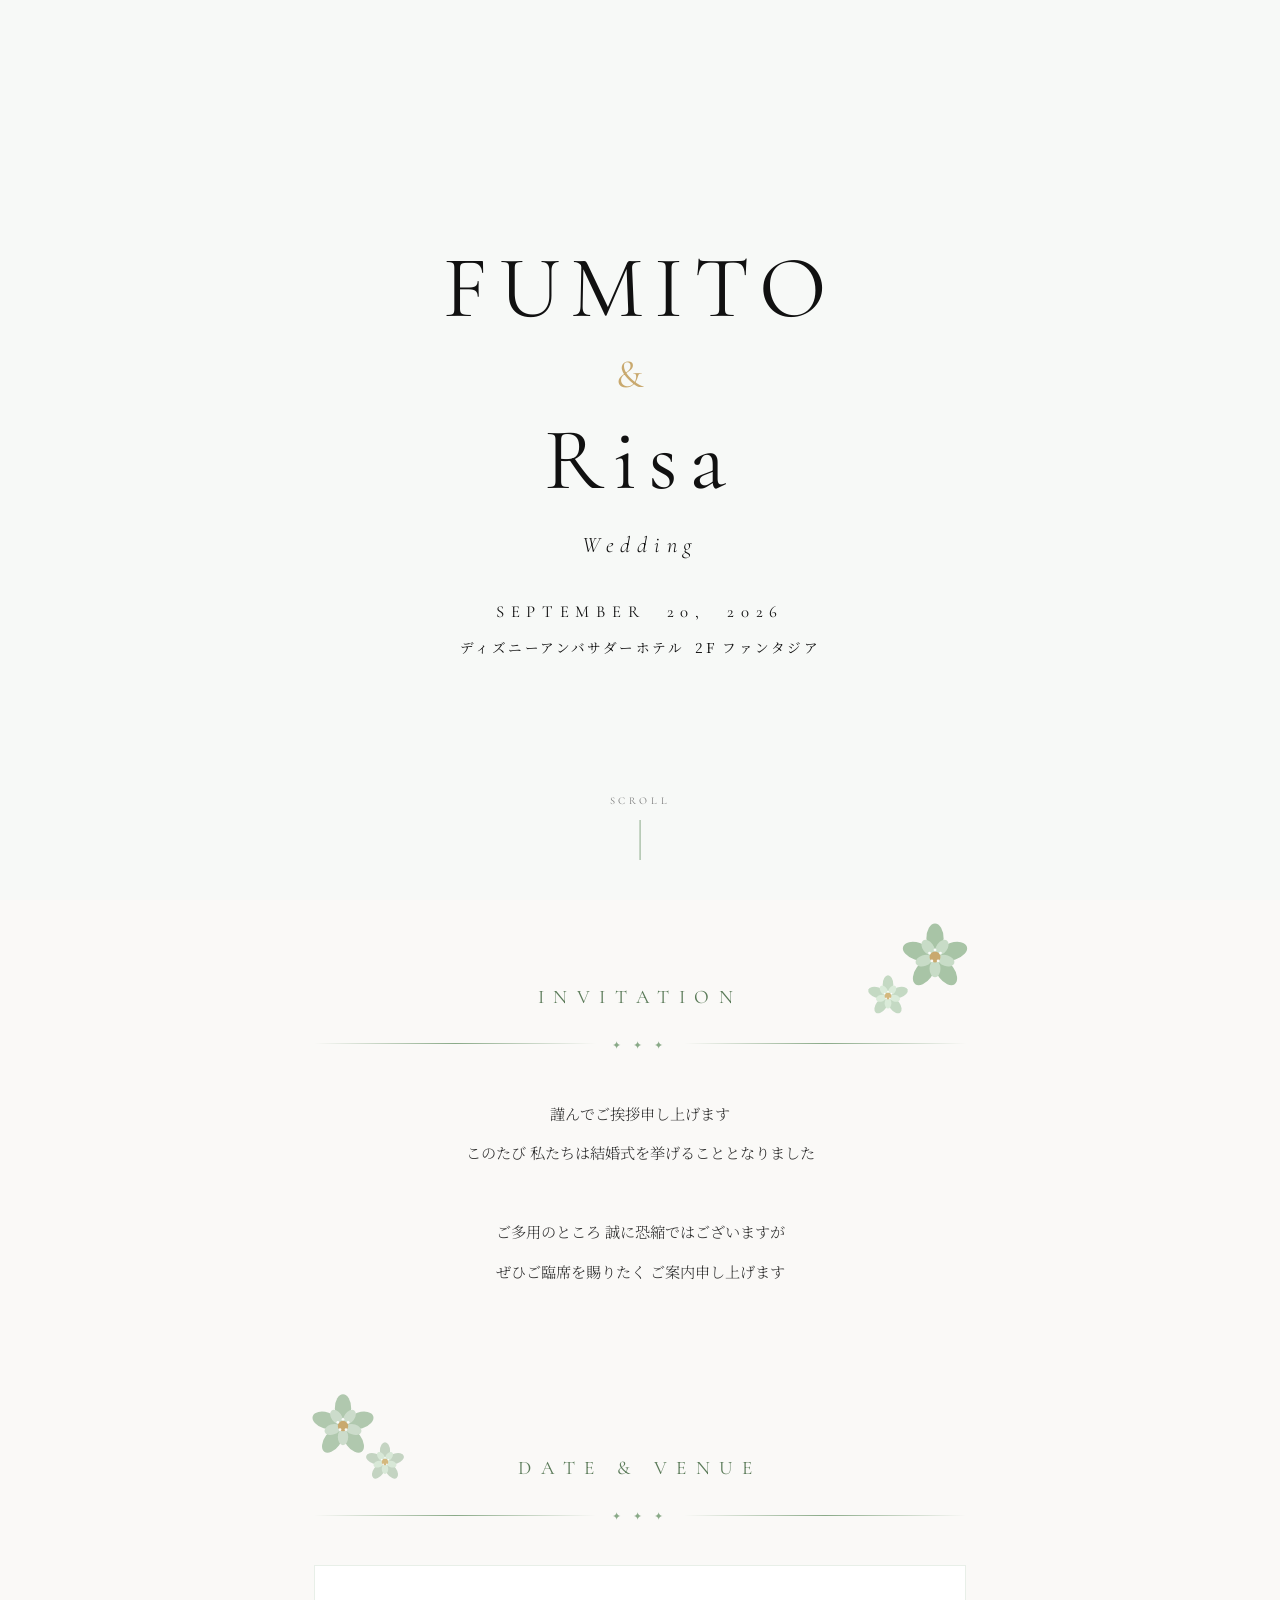
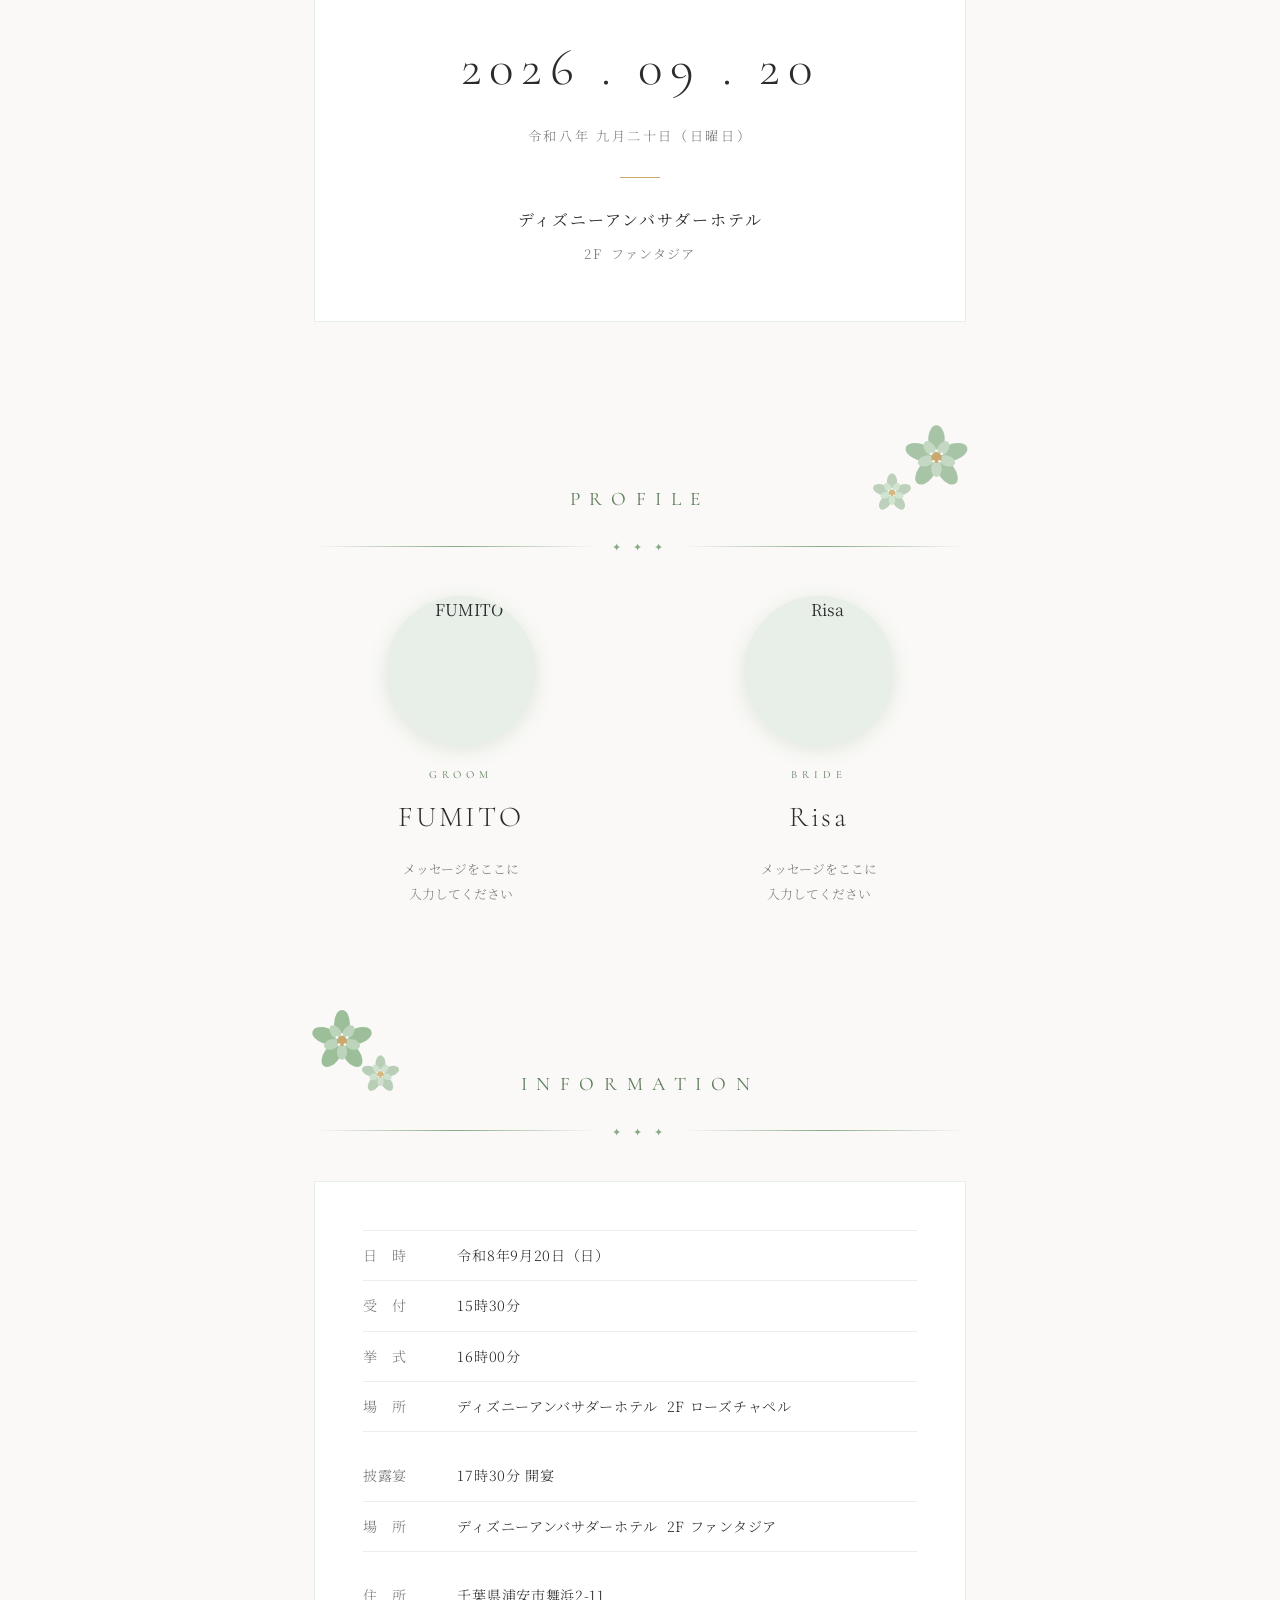
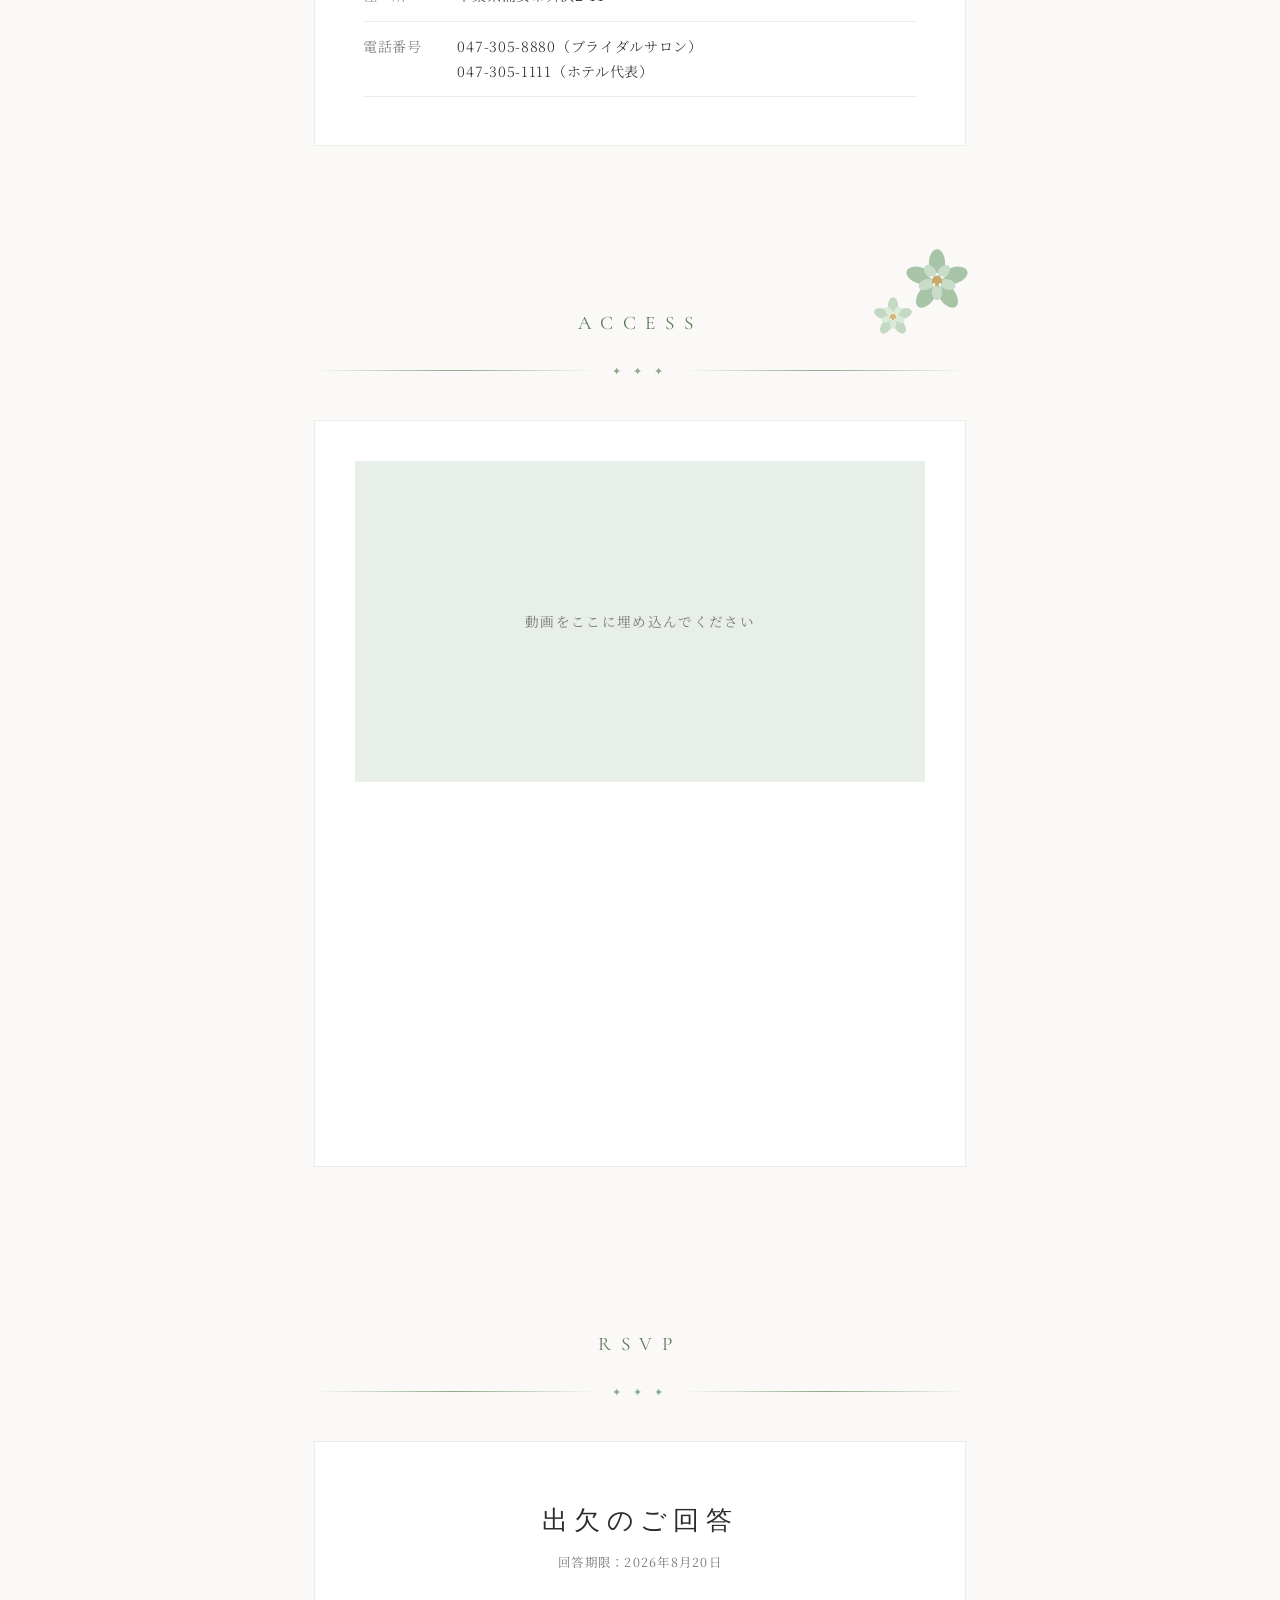
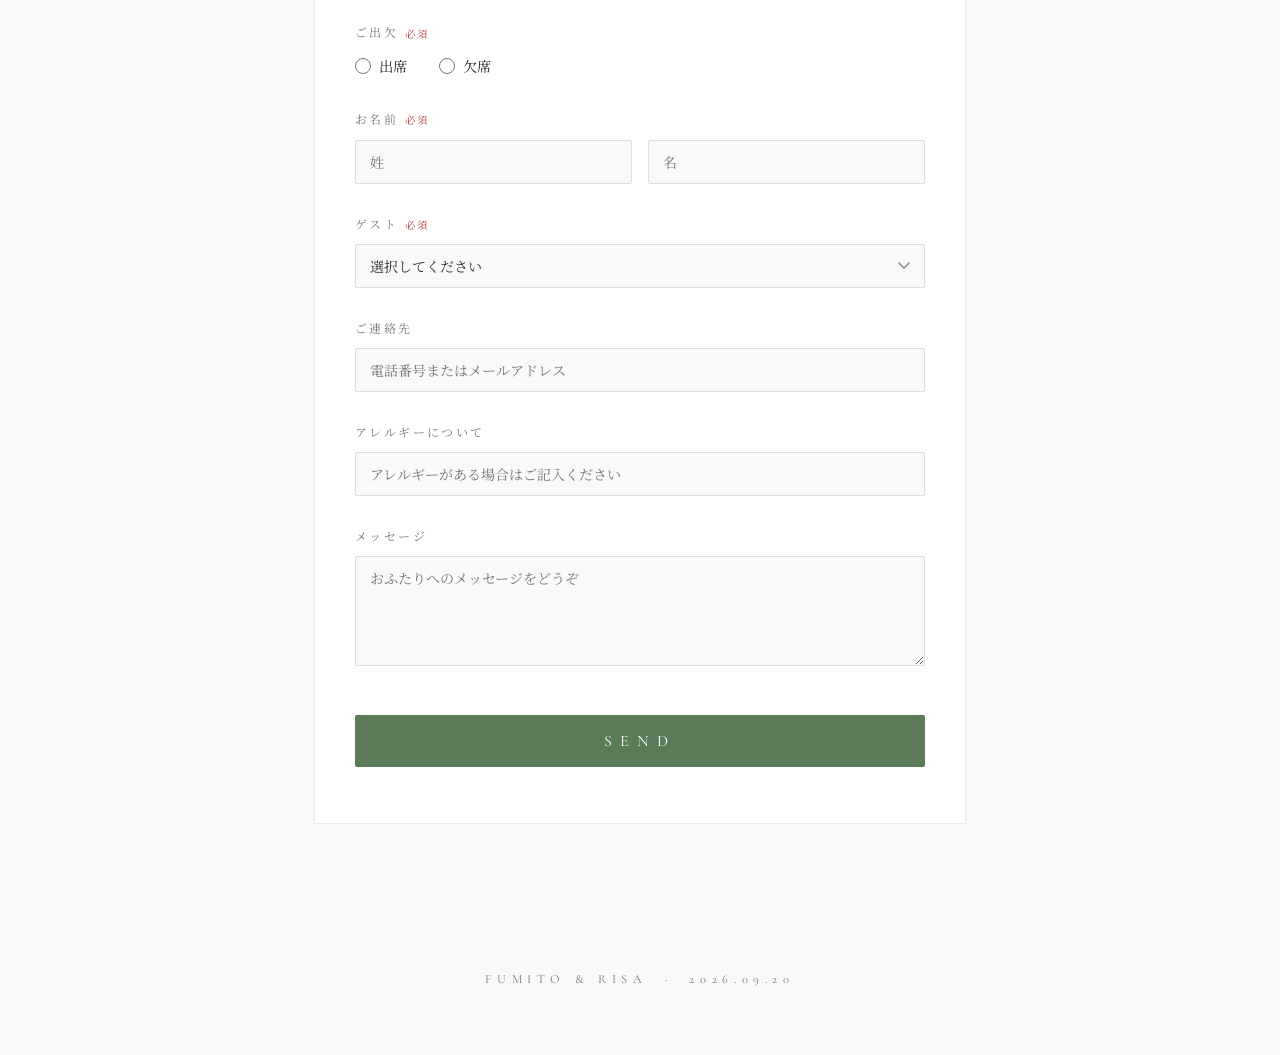
==== design_1/index.html @ e53e3708 "first commit" ====
<!DOCTYPE html>
<html lang="ja">
<head>
  <meta charset="UTF-8">
  <meta name="viewport" content="width=device-width, initial-scale=1.0">
  <title>Wedding Invitation | FUMITO & Risa</title>
  <link rel="preconnect" href="https://fonts.googleapis.com">
  <link rel="preconnect" href="https://fonts.gstatic.com" crossorigin>
  <link href="https://fonts.googleapis.com/css2?family=Cormorant+Garamond:ital,wght@0,300;0,400;1,300&family=Noto+Serif+JP:wght@200;300;400&display=swap" rel="stylesheet">
  <link rel="stylesheet" href="css/style.css">
</head>
<body>

  <!-- HERO -->
  <div class="hero">
    <div class="hero-bg"></div>
    <div class="hero-overlay"></div>
    <div class="hero-content">
      <p class="hero-names">
        FUMITO
        <span class="hero-ampersand">&amp;</span>
        Risa
      </p>
      <p class="hero-wedding">Wedding</p>
      <p class="hero-date">SEPTEMBER &nbsp;20, &nbsp;2026</p>
      <p class="hero-venue">ディズニーアンバサダーホテル &nbsp;2F ファンタジア</p>
    </div>
    <div class="hero-scroll">SCROLL</div>
  </div>

  <!-- INVITATION -->
  <div class="section-wrap fade-in">
    <p class="section-label">Invitation</p>
    <div class="section-divider"><span class="divider-icon">✦ ✦ ✦</span></div>
    <p class="invitation-text">
      謹んでご挨拶申し上げます<br>
      このたび 私たちは結婚式を挙げることとなりました<br>
      <br>
      ご多用のところ 誠に恐縮ではございますが<br>
      ぜひご臨席を賜りたく ご案内申し上げます
    </p>
  </div>

  <!-- DATE & VENUE -->
  <div class="section-wrap fade-in">
    <p class="section-label">Date &amp; Venue</p>
    <div class="section-divider"><span class="divider-icon">✦ ✦ ✦</span></div>
    <div class="date-venue-card">
      <p class="date-en">2026 . 09 . 20</p>
      <p class="date-jp">令和八年 九月二十日（日曜日）</p>
      <div class="date-divider"></div>
      <p class="venue-name">ディズニーアンバサダーホテル</p>
      <p class="venue-detail">2F &nbsp;ファンタジア</p>
    </div>
  </div>

  <!-- PROFILE -->
  <div class="section-wrap fade-in">
    <p class="section-label">Profile</p>
    <div class="section-divider"><span class="divider-icon">✦ ✦ ✦</span></div>
    <div class="profiles">
      <div class="profile-card">
        <img class="profile-img" src="images/fumito.jpg" alt="FUMITO">
        <p class="profile-role">Groom</p>
        <p class="profile-name">FUMITO</p>
        <p class="profile-message">メッセージをここに<br>入力してください</p>
      </div>
      <div class="profile-card">
        <img class="profile-img" src="images/risa.jpg" alt="Risa">
        <p class="profile-role">Bride</p>
        <p class="profile-name">Risa</p>
        <p class="profile-message">メッセージをここに<br>入力してください</p>
      </div>
    </div>
  </div>

  <!-- INFORMATION -->
  <div class="section-wrap fade-in">
    <p class="section-label">Information</p>
    <div class="section-divider"><span class="divider-icon">✦ ✦ ✦</span></div>
    <div class="info-card">
      <dl class="info-list">
        <div class="info-row">
          <dt>日&emsp;時</dt>
          <dd>令和8年9月20日（日）</dd>
        </div>
        <div class="info-row">
          <dt>受&emsp;付</dt>
          <dd>15時30分</dd>
        </div>
        <div class="info-row">
          <dt>挙&emsp;式</dt>
          <dd>16時00分</dd>
        </div>
        <div class="info-row">
          <dt>場&emsp;所</dt>
          <dd>ディズニーアンバサダーホテル &nbsp;2F ローズチャペル</dd>
        </div>
        <div class="info-divider"></div>
        <div class="info-row">
          <dt>披露宴</dt>
          <dd>17時30分 開宴</dd>
        </div>
        <div class="info-row">
          <dt>場&emsp;所</dt>
          <dd>ディズニーアンバサダーホテル &nbsp;2F ファンタジア</dd>
        </div>
        <div class="info-divider"></div>
        <div class="info-row">
          <dt>住&emsp;所</dt>
          <dd>千葉県浦安市舞浜2-11</dd>
        </div>
        <div class="info-row">
          <dt>電話番号</dt>
          <dd>
            047-305-8880（ブライダルサロン）<br>
            047-305-1111（ホテル代表）
          </dd>
        </div>
      </dl>
    </div>
  </div>

  <!-- ACCESS -->
  <div class="section-wrap fade-in">
    <p class="section-label">Access</p>
    <div class="section-divider"><span class="divider-icon">✦ ✦ ✦</span></div>
    <div class="access-card">
      <div class="video-wrap">
        <!-- ここに動画のiframeを貼り付けてください -->
        <!-- 例: <iframe src="https://www.youtube.com/embed/XXXXXX" ...></iframe> -->
        <div class="video-placeholder">
          <p>動画をここに埋め込んでください</p>
        </div>
      </div>
      <div class="map-wrap">
        <iframe
          src="https://maps.google.com/maps?q=ディズニーアンバサダーホテル+千葉県浦安市舞浜2-11&z=16&output=embed"
          allowfullscreen=""
          loading="lazy"
          referrerpolicy="no-referrer-when-downgrade">
        </iframe>
      </div>
    </div>
  </div>
  </div>

  <!-- RSVP -->
  <div class="section-wrap fade-in">
    <p class="section-label">RSVP</p>
    <div class="section-divider"><span class="divider-icon">✦ ✦ ✦</span></div>
    <div class="form-card">
      <p class="form-title">出欠のご回答</p>
      <p class="form-deadline">回答期限：2026年8月20日</p>

      <form id="rsvpForm">

        <div class="form-group">
          <label class="form-label">ご出欠<span class="required">必須</span></label>
          <div class="radio-group">
            <label class="radio-label">
              <input type="radio" name="attendance" value="出席" required> 出席
            </label>
            <label class="radio-label">
              <input type="radio" name="attendance" value="欠席"> 欠席
            </label>
          </div>
        </div>

        <div class="form-group">
          <label class="form-label">お名前<span class="required">必須</span></label>
          <div class="name-row">
            <input type="text" name="lastName" placeholder="姓" required>
            <input type="text" name="firstName" placeholder="名" required>
          </div>
        </div>

        <div class="form-group">
          <label class="form-label">ゲスト<span class="required">必須</span></label>
          <select name="guest" required>
            <option value="">選択してください</option>
            <option value="新郎側">新郎側</option>
            <option value="新婦側">新婦側</option>
          </select>
        </div>

        <div class="form-group">
          <label class="form-label">ご連絡先</label>
          <input type="text" name="contact" placeholder="電話番号またはメールアドレス">
        </div>

        <div class="form-group">
          <label class="form-label">アレルギーについて</label>
          <input type="text" name="allergy" placeholder="アレルギーがある場合はご記入ください">
        </div>

        <div class="form-group">
          <label class="form-label">メッセージ</label>
          <textarea name="message" placeholder="おふたりへのメッセージをどうぞ"></textarea>
        </div>

        <button type="submit" class="submit-btn" id="submitBtn">SEND</button>
      </form>

      <div class="form-result" id="formResult"></div>
    </div>
  </div>

  <footer>FUMITO &amp; RISA &nbsp;·&nbsp; 2026.09.20</footer>

  <script src="js/main.js"></script>

</body>
</html>
---- design_1/css/style.css ----
*, *::before, *::after { box-sizing: border-box; margin: 0; padding: 0; }

:root {
  --green: #5a7a58;
  --green-light: #8aaa88;
  --green-pale: #e8efe8;
  --gold: #c9a96e;
  --text: #2c2c2c;
  --text-light: #777;
  --bg: #faf9f7;
  --white: #ffffff;
}

body {
  font-family: 'Noto Serif JP', serif;
  background: var(--bg);
  color: var(--text);
  line-height: 1.8;
}

/* ── HERO ── */
.hero {
  position: relative;
  height: 100vh;
  min-height: 600px;
  display: flex;
  flex-direction: column;
  align-items: center;
  justify-content: center;
  text-align: center;
  overflow: hidden;
}

.hero-bg {
  position: absolute;
  inset: 0;
  background: #c8d5c8;
  background-image: url('../img/main_image_2.jpg');
  background-size: cover;
  background-position: 70% 30%;
}

.hero-overlay {
  position: absolute;
  inset: 0;
  background: rgba(255, 255, 255, 0.85);
}

.hero-content {
  position: relative;
  z-index: 1;
  padding: 0 1.5rem;
}

.hero-names {
  font-family: 'Cormorant Garamond', serif;
  font-size: clamp(2.8rem, 9vw, 5.5rem);
  font-weight: 400;
  letter-spacing: 0.12em;
  color: #111;
  line-height: 1.1;
}

.hero-ampersand {
  display: block;
  font-size: 0.45em;
  color: var(--gold);
  letter-spacing: 0.5em;
  margin: 0.4em 0;
}

.hero-wedding {
  font-family: 'Cormorant Garamond', serif;
  font-size: clamp(1rem, 3vw, 1.4rem);
  font-weight: 300;
  font-style: italic;
  letter-spacing: 0.3em;
  color: #111;
  margin-top: 1rem;
}

.hero-date {
  font-family: 'Cormorant Garamond', serif;
  font-size: clamp(0.85rem, 2vw, 1.05rem);
  letter-spacing: 0.4em;
  color: #111;
  margin-top: 2rem;
}

.hero-venue {
  font-size: clamp(0.7rem, 1.8vw, 0.85rem);
  letter-spacing: 0.18em;
  color: #111;
  margin-top: 0.5rem;
}

.hero-scroll {
  position: absolute;
  bottom: 2.5rem;
  left: 50%;
  transform: translateX(-50%);
  display: flex;
  flex-direction: column;
  align-items: center;
  gap: 0.6rem;
  color: var(--text-light);
  font-family: 'Cormorant Garamond', serif;
  font-size: 0.65rem;
  letter-spacing: 0.35em;
}

.hero-scroll::after {
  content: '';
  display: block;
  width: 1px;
  height: 40px;
  background: var(--green-light);
  animation: scrollLine 2s ease-in-out infinite;
}

@keyframes scrollLine {
  0%   { transform: scaleY(0); transform-origin: top; opacity: 1; }
  49%  { transform: scaleY(1); transform-origin: top; opacity: 1; }
  50%  { transform: scaleY(1); transform-origin: bottom; opacity: 1; }
  100% { transform: scaleY(0); transform-origin: bottom; opacity: 0; }
}

/* ── SECTION BASE ── */
.section-wrap {
  padding: 80px 24px;
  max-width: 700px;
  margin: 0 auto;
}

.section-label {
  font-family: 'Cormorant Garamond', serif;
  font-size: 1.2rem;
  letter-spacing: 0.5em;
  color: var(--green);
  text-transform: uppercase;
  text-align: center;
}

.section-divider {
  display: flex;
  align-items: center;
  gap: 1rem;
  margin: 1.2rem 0 2.5rem;
}

.section-divider::before,
.section-divider::after {
  content: '';
  flex: 1;
  height: 1px;
  background: linear-gradient(to right, transparent, var(--green-light), transparent);
}

.divider-icon {
  color: var(--green-light);
  font-size: 0.7rem;
  letter-spacing: 0.4em;
}

/* ── INVITATION ── */
.invitation-text {
  text-align: center;
  font-size: 0.95rem;
  line-height: 2.6;
  color: var(--text);
  font-weight: 300;
}

/* ── DATE & VENUE ── */
.date-venue-card {
  background: var(--white);
  border: 1px solid var(--green-pale);
  padding: 56px 40px;
  text-align: center;
}

.date-en {
  font-family: 'Cormorant Garamond', serif;
  font-size: clamp(2rem, 5vw, 3.2rem);
  font-weight: 300;
  letter-spacing: 0.15em;
  color: var(--text);
}

.date-jp {
  font-size: 0.82rem;
  color: var(--text-light);
  margin-top: 0.6rem;
  letter-spacing: 0.2em;
  font-weight: 300;
}

.date-divider {
  width: 40px;
  height: 1px;
  background: var(--gold);
  margin: 1.8rem auto;
}

.venue-name {
  font-size: 1rem;
  letter-spacing: 0.12em;
  font-weight: 400;
}

.venue-detail {
  font-size: 0.82rem;
  color: var(--text-light);
  margin-top: 0.4rem;
  letter-spacing: 0.1em;
  font-weight: 300;
}

/* ── INFORMATION ── */
.info-card {
  background: var(--white);
  border: 1px solid var(--green-pale);
  padding: 48px 48px;
}

@media (max-width: 480px) {
  .info-card { padding: 32px 24px; }
}

.info-list { list-style: none; }

.info-row {
  display: grid;
  grid-template-columns: 5em 1fr;
  gap: 0.5rem 1.5rem;
  padding: 0.75rem 0;
  font-size: 0.88rem;
  line-height: 1.8;
  border-bottom: 1px solid var(--green-pale);
}

.info-row:first-child { border-top: 1px solid var(--green-pale); }

.info-row dt {
  color: var(--text-light);
  font-weight: 300;
  white-space: nowrap;
  letter-spacing: 0.05em;
}

.info-row dd {
  color: var(--text);
  font-weight: 300;
  letter-spacing: 0.05em;
}

.info-divider {
  height: 1.2rem;
}

/* ── ACCESS ── */
.access-card {
  background: var(--white);
  border: 1px solid var(--green-pale);
  padding: 40px;
}

@media (max-width: 480px) {
  .access-card { padding: 24px; }
}

.video-wrap {
  position: relative;
  width: 100%;
  aspect-ratio: 16 / 9;
  overflow: hidden;
}

.video-wrap iframe {
  position: absolute;
  inset: 0;
  width: 100%;
  height: 100%;
  border: none;
}

.video-placeholder {
  position: absolute;
  inset: 0;
  background: var(--green-pale);
  display: flex;
  align-items: center;
  justify-content: center;
  color: var(--text-light);
  font-size: 0.85rem;
  letter-spacing: 0.1em;
}

.map-wrap {
  position: relative;
  width: 100%;
  aspect-ratio: 16 / 9;
  overflow: hidden;
  margin-top: 1.5rem;
}

.map-wrap iframe {
  position: absolute;
  inset: 0;
  width: 100%;
  height: 100%;
  border: none;
}

/* ── PROFILE ── */
.profiles {
  display: grid;
  grid-template-columns: 1fr 1fr;
  gap: 3rem 4rem;
}

@media (max-width: 500px) {
  .profiles { grid-template-columns: 1fr; gap: 3rem; }
}

.profile-card { text-align: center; }

.profile-img {
  width: 150px;
  height: 150px;
  border-radius: 50%;
  object-fit: cover;
  background: var(--green-pale);
  display: block;
  margin: 0 auto 1.2rem;
  box-shadow: 0 4px 20px rgba(90, 122, 88, 0.15);
}

.profile-role {
  font-family: 'Cormorant Garamond', serif;
  font-size: 0.68rem;
  letter-spacing: 0.45em;
  color: var(--green);
  text-transform: uppercase;
}

.profile-name {
  font-family: 'Cormorant Garamond', serif;
  font-size: 1.8rem;
  font-weight: 300;
  letter-spacing: 0.1em;
  margin: 0.4rem 0 0.8rem;
}

.profile-message {
  font-size: 0.8rem;
  color: var(--text-light);
  line-height: 2;
  font-weight: 300;
}

/* ── FORM ── */
.form-card {
  background: var(--white);
  border: 1px solid var(--green-pale);
  padding: 56px 40px;
}

@media (max-width: 480px) {
  .form-card { padding: 40px 24px; }
  .date-venue-card { padding: 40px 24px; }
}

.form-title {
  font-family: 'Cormorant Garamond', serif;
  font-size: 1.6rem;
  font-weight: 300;
  letter-spacing: 0.25em;
  text-align: center;
  margin-bottom: 0.4rem;
}

.form-deadline {
  text-align: center;
  font-size: 0.78rem;
  color: var(--text-light);
  margin-bottom: 3rem;
  letter-spacing: 0.1em;
}

.form-group { margin-bottom: 1.8rem; }

.form-label {
  display: block;
  font-size: 0.75rem;
  letter-spacing: 0.2em;
  color: var(--text-light);
  margin-bottom: 0.6rem;
}

.required {
  color: #b04040;
  font-size: 0.65rem;
  margin-left: 0.4rem;
  vertical-align: middle;
}

.radio-group {
  display: flex;
  gap: 2rem;
}

.radio-label {
  display: flex;
  align-items: center;
  gap: 0.5rem;
  cursor: pointer;
  font-size: 0.9rem;
}

.radio-label input { accent-color: var(--green); width: 16px; height: 16px; }

.name-row {
  display: grid;
  grid-template-columns: 1fr 1fr;
  gap: 1rem;
}

input[type="text"],
input[type="tel"],
input[type="email"],
select,
textarea {
  width: 100%;
  padding: 11px 14px;
  border: 1px solid #ddd;
  border-radius: 2px;
  font-family: 'Noto Serif JP', serif;
  font-size: 0.88rem;
  color: var(--text);
  background: var(--bg);
  outline: none;
  transition: border-color 0.2s;
  -webkit-appearance: none;
  appearance: none;
}

select {
  background-image: url("data:image/svg+xml,%3Csvg xmlns='http://www.w3.org/2000/svg' width='12' height='8' viewBox='0 0 12 8'%3E%3Cpath d='M1 1l5 5 5-5' stroke='%23888' stroke-width='1.5' fill='none' stroke-linecap='round'/%3E%3C/svg%3E");
  background-repeat: no-repeat;
  background-position: right 14px center;
  padding-right: 36px;
}

input:focus, select:focus, textarea:focus { border-color: var(--green); }

textarea { resize: vertical; min-height: 110px; }

.submit-btn {
  display: block;
  width: 100%;
  padding: 16px;
  background: var(--green);
  color: var(--white);
  border: none;
  border-radius: 2px;
  font-family: 'Cormorant Garamond', serif;
  font-size: 1rem;
  letter-spacing: 0.5em;
  cursor: pointer;
  transition: background 0.25s;
  margin-top: 2.5rem;
}

.submit-btn:hover:not(:disabled) { background: #486646; }
.submit-btn:disabled { background: #aaa; cursor: not-allowed; }

.form-result {
  display: none;
  text-align: center;
  padding: 1.4rem;
  margin-top: 1.5rem;
  font-size: 0.88rem;
  line-height: 1.9;
}

.form-result.success {
  background: var(--green-pale);
  color: var(--green);
}

.form-result.error {
  background: #fdecea;
  color: #b04040;
}

/* ── FOOTER ── */
footer {
  text-align: center;
  padding: 4rem 1rem;
  font-family: 'Cormorant Garamond', serif;
  font-size: 0.78rem;
  letter-spacing: 0.45em;
  color: var(--text-light);
}

/* ── FADE IN ── */
.fade-in {
  opacity: 0;
  transform: translateY(24px);
  transition: opacity 0.9s ease, transform 0.9s ease;
}

.fade-in.visible {
  opacity: 1;
  transform: translateY(0);
}

/* ── FLOWER DECORATIONS ── */
.section-wrap { position: relative; }

.flower-scene {
  position: absolute;
  inset: 0;
  pointer-events: none;
  overflow: visible;
  z-index: 0;
}

.flower-wrapper { position: absolute; }

.flower-svg {
  display: block;
  overflow: visible;
  transform-origin: center center;
  transform: scale(0) rotate(-30deg);
  opacity: 0;
  transition: transform 1.2s cubic-bezier(0.34, 1.15, 0.64, 1),
              opacity 0.6s ease;
}

.flower-svg.bloomed {
  transform: scale(1) rotate(0deg);
  opacity: 1;
}

.section-label,
.section-divider,
.invitation-text,
.date-venue-card,
.info-card,
.profiles,
.form-card {
  position: relative;
  z-index: 1;
}
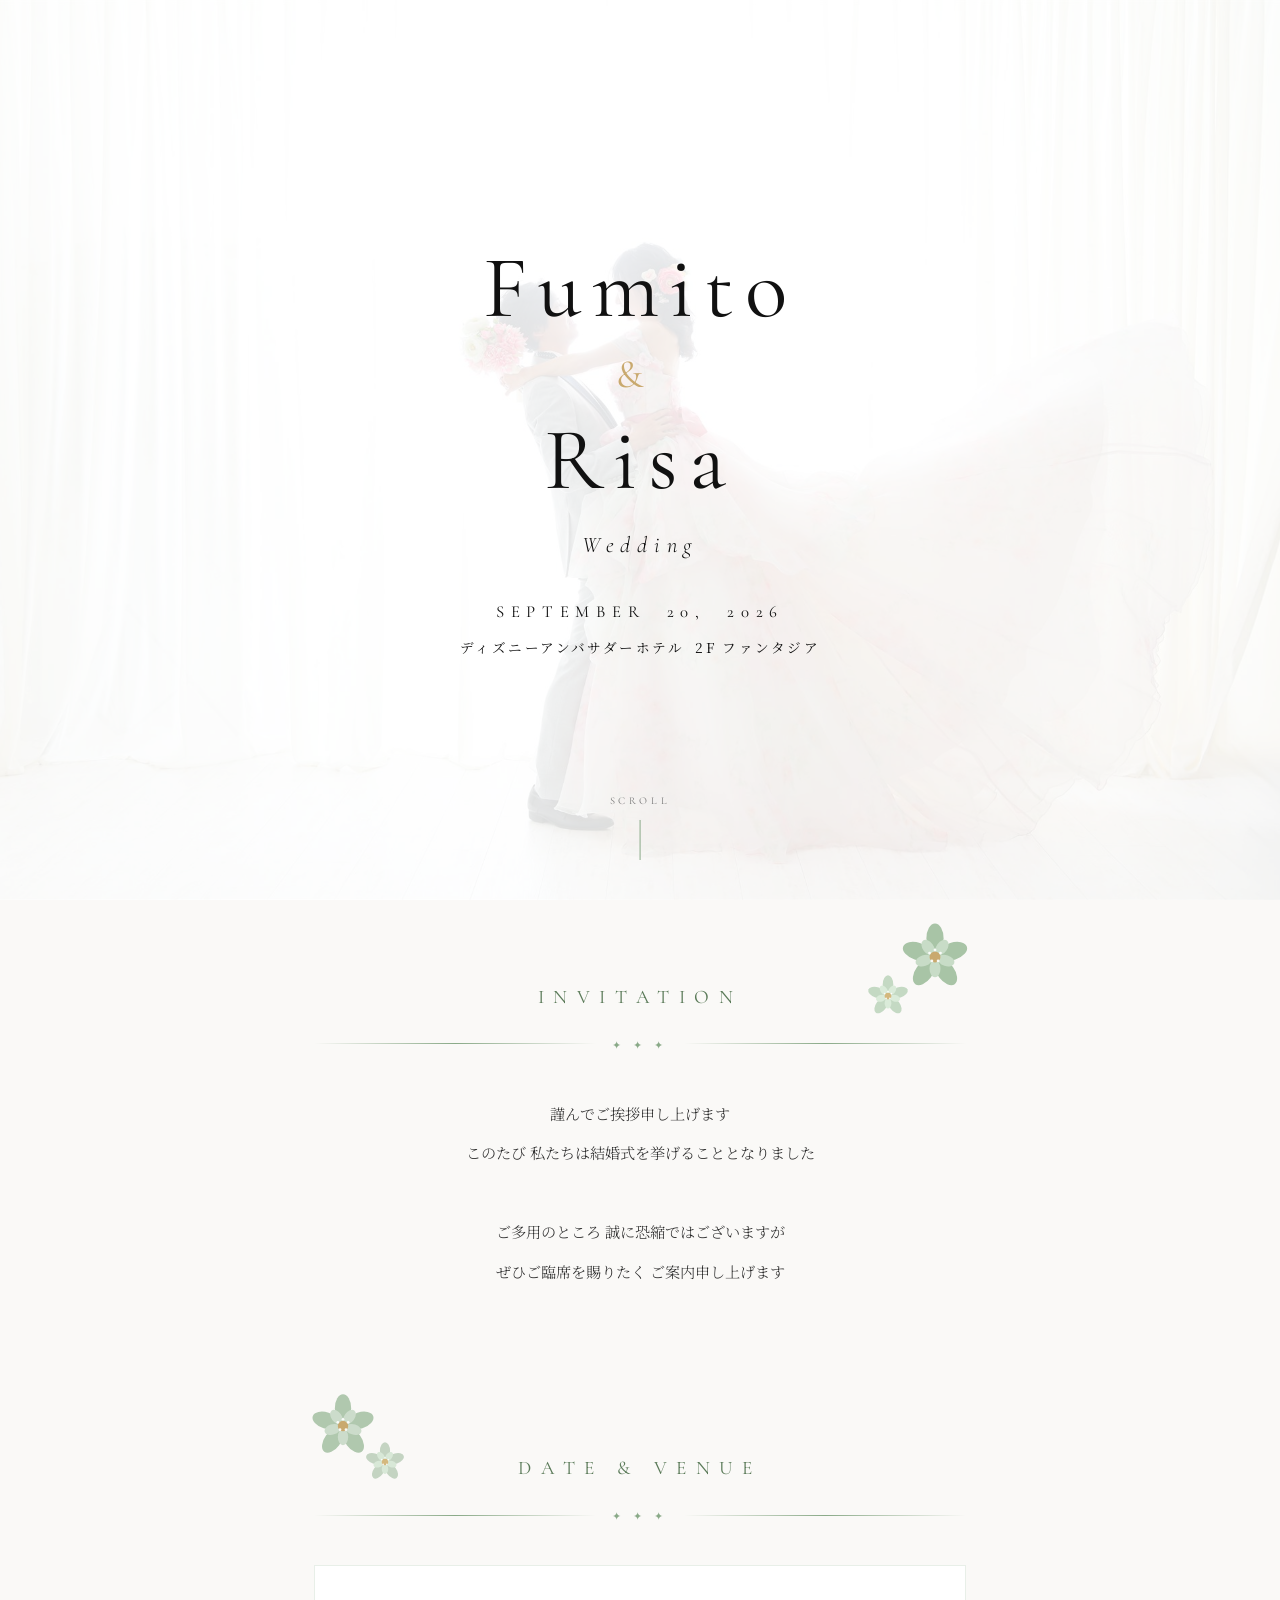
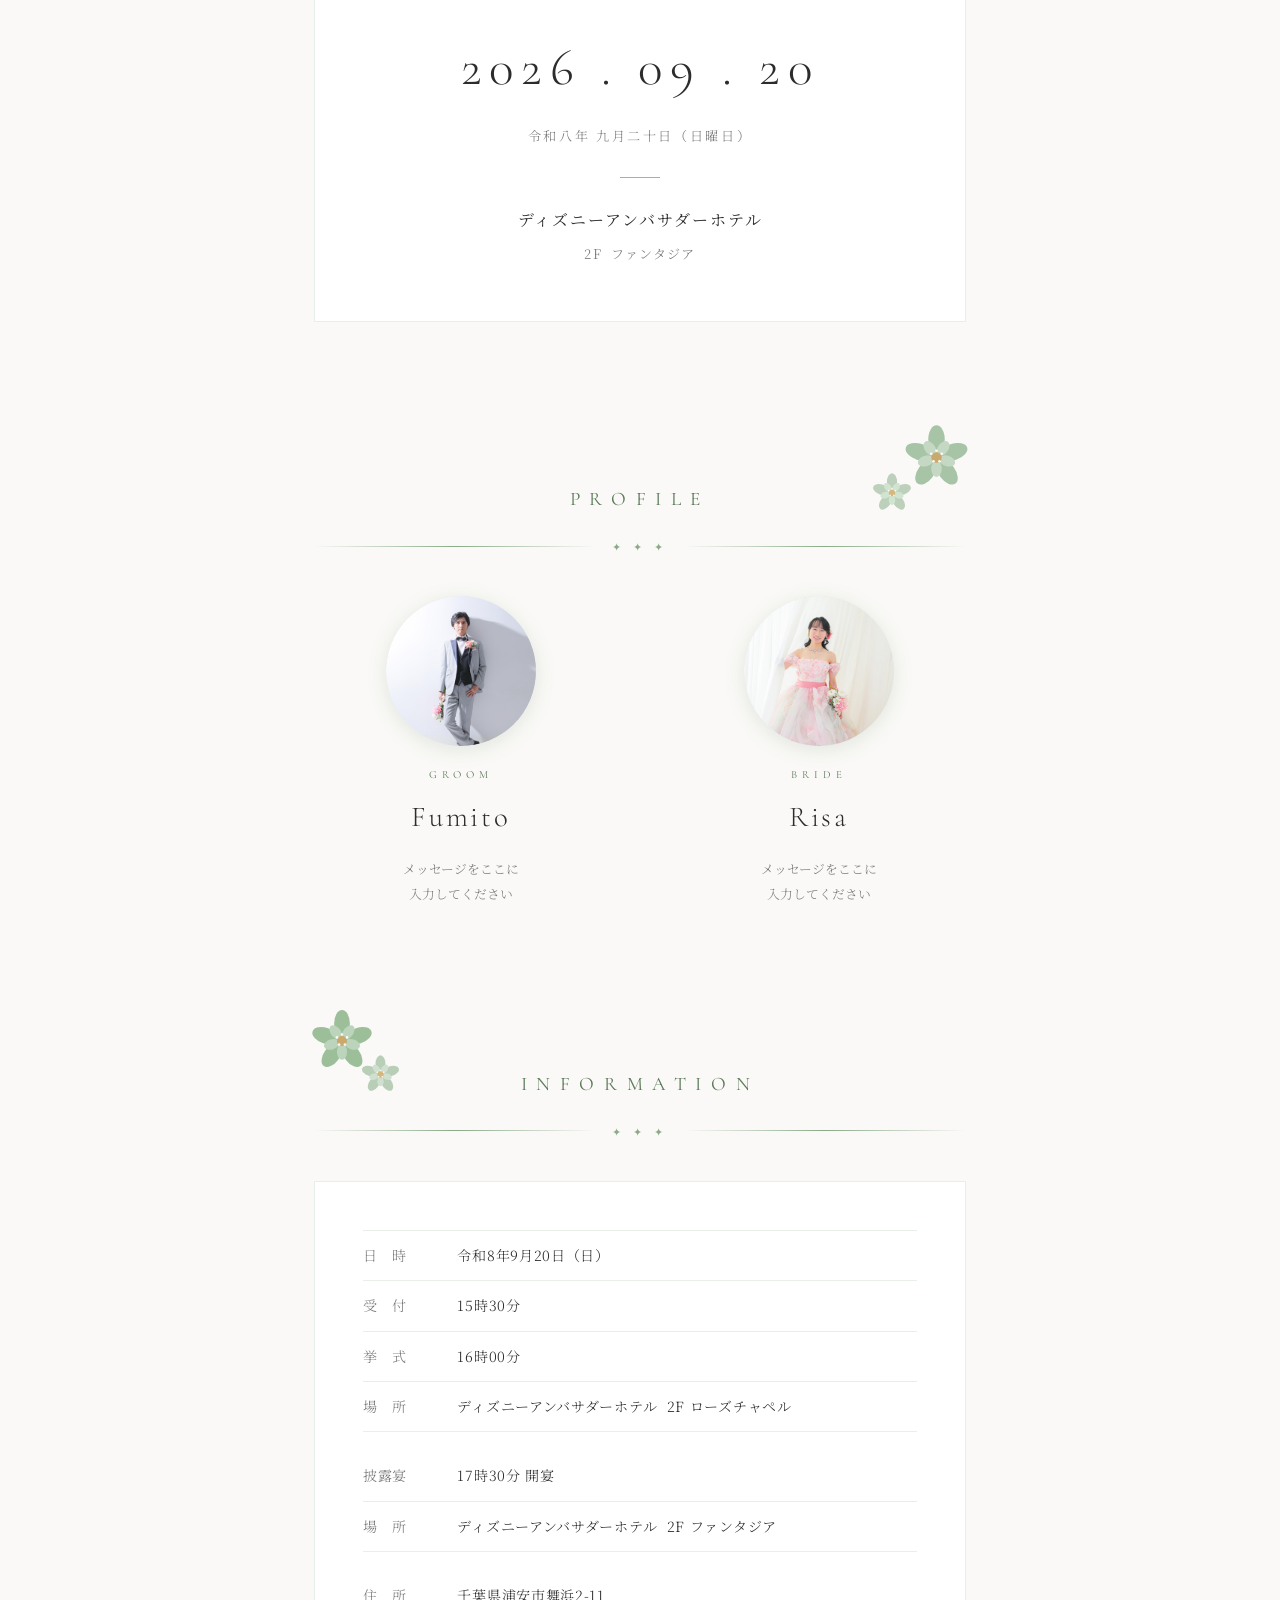
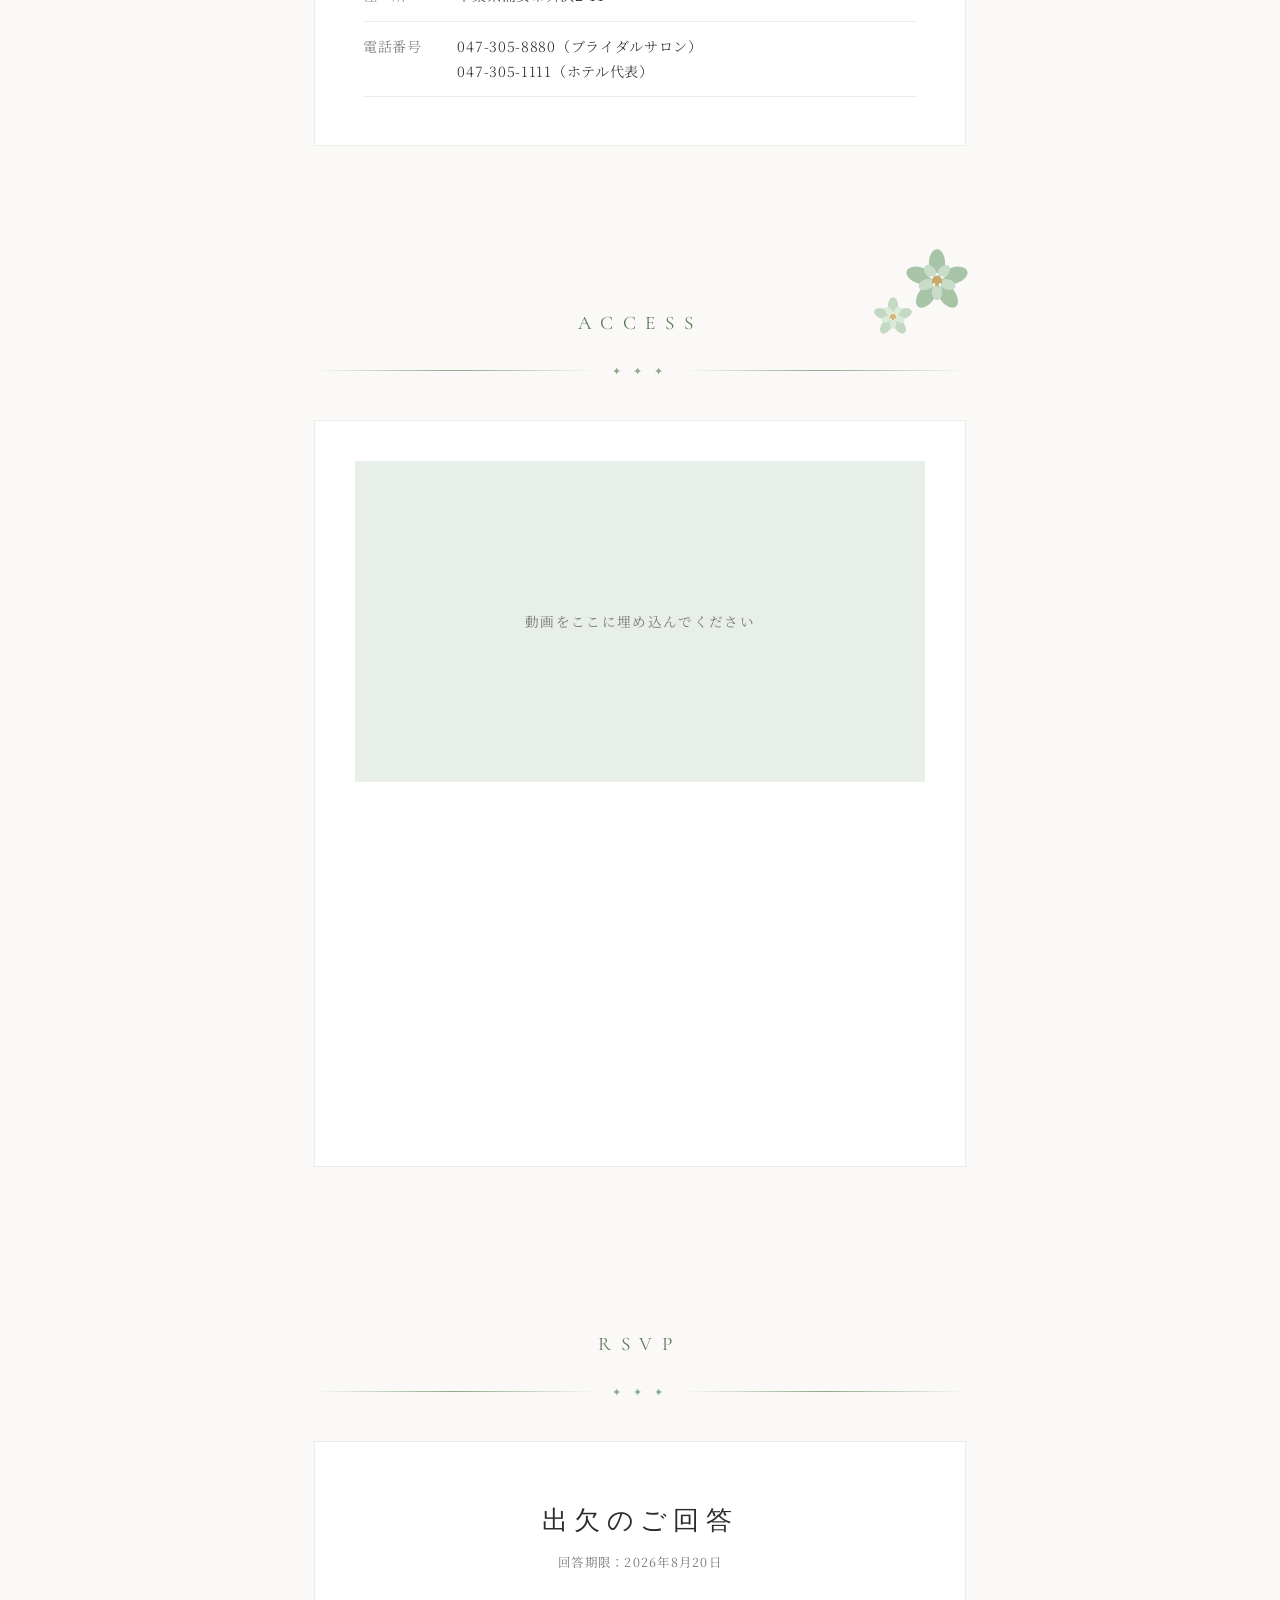
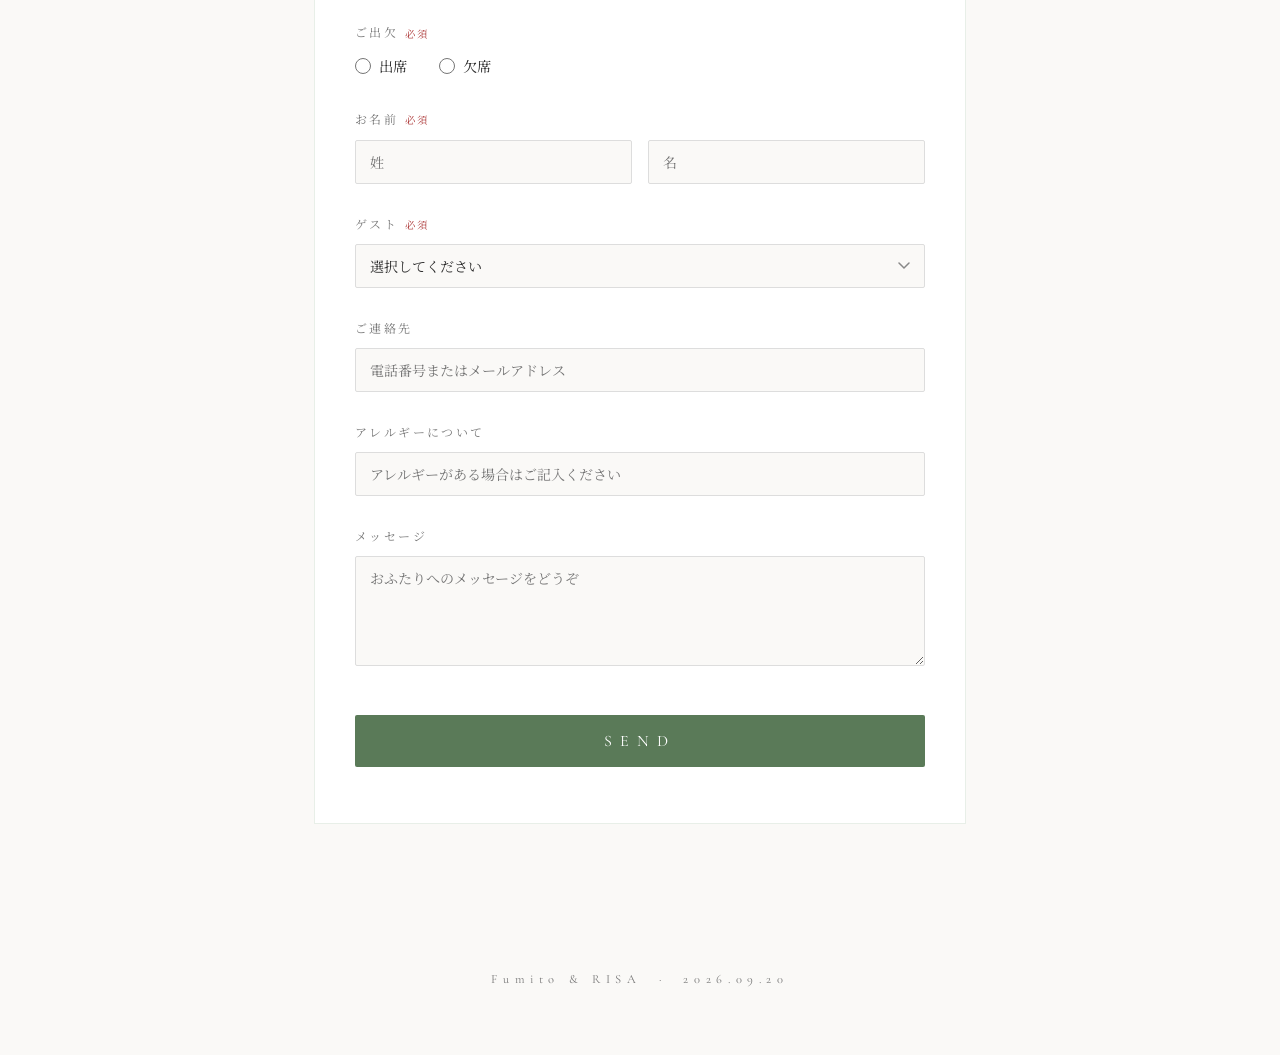
==== commit 1c84ca0f: "Add design_2 (colorful theme) and update design_1 profile photos Co-Authored-By: Claude Opus 4.8 <no" ====
--- a/design_1/index.html
+++ b/design_1/index.html
@@ -3,7 +3,7 @@
 <head>
   <meta charset="UTF-8">
   <meta name="viewport" content="width=device-width, initial-scale=1.0">
-  <title>Wedding Invitation | FUMITO & Risa</title>
+  <title>Wedding Invitation | Fumito & Risa</title>
   <link rel="preconnect" href="https://fonts.googleapis.com">
   <link rel="preconnect" href="https://fonts.gstatic.com" crossorigin>
   <link href="https://fonts.googleapis.com/css2?family=Cormorant+Garamond:ital,wght@0,300;0,400;1,300&family=Noto+Serif+JP:wght@200;300;400&display=swap" rel="stylesheet">
@@ -17,7 +17,7 @@
     <div class="hero-overlay"></div>
     <div class="hero-content">
       <p class="hero-names">
-        FUMITO
+        Fumito
         <span class="hero-ampersand">&amp;</span>
         Risa
       </p>
@@ -60,13 +60,13 @@
     <div class="section-divider"><span class="divider-icon">✦ ✦ ✦</span></div>
     <div class="profiles">
       <div class="profile-card">
-        <img class="profile-img" src="images/fumito.jpg" alt="FUMITO">
+        <img class="profile-img" src="img/fumito.png" alt="Fumito">
         <p class="profile-role">Groom</p>
-        <p class="profile-name">FUMITO</p>
+        <p class="profile-name">Fumito</p>
         <p class="profile-message">メッセージをここに<br>入力してください</p>
       </div>
       <div class="profile-card">
-        <img class="profile-img" src="images/risa.jpg" alt="Risa">
+        <img class="profile-img" src="img/risa.png" alt="Risa">
         <p class="profile-role">Bride</p>
         <p class="profile-name">Risa</p>
         <p class="profile-message">メッセージをここに<br>入力してください</p>
@@ -206,7 +206,7 @@
     </div>
   </div>
 
-  <footer>FUMITO &amp; RISA &nbsp;·&nbsp; 2026.09.20</footer>
+  <footer>Fumito &amp; RISA &nbsp;·&nbsp; 2026.09.20</footer>
 
   <script src="js/main.js"></script>
 
--- a/design_1/css/style.css
+++ b/design_1/css/style.css
@@ -35,7 +35,7 @@
   position: absolute;
   inset: 0;
   background: #c8d5c8;
-  background-image: url('../img/main_image_2.jpg');
+  background-image: url('../img/main_image_3.jpg');
   background-size: cover;
   background-position: 70% 30%;
 }
